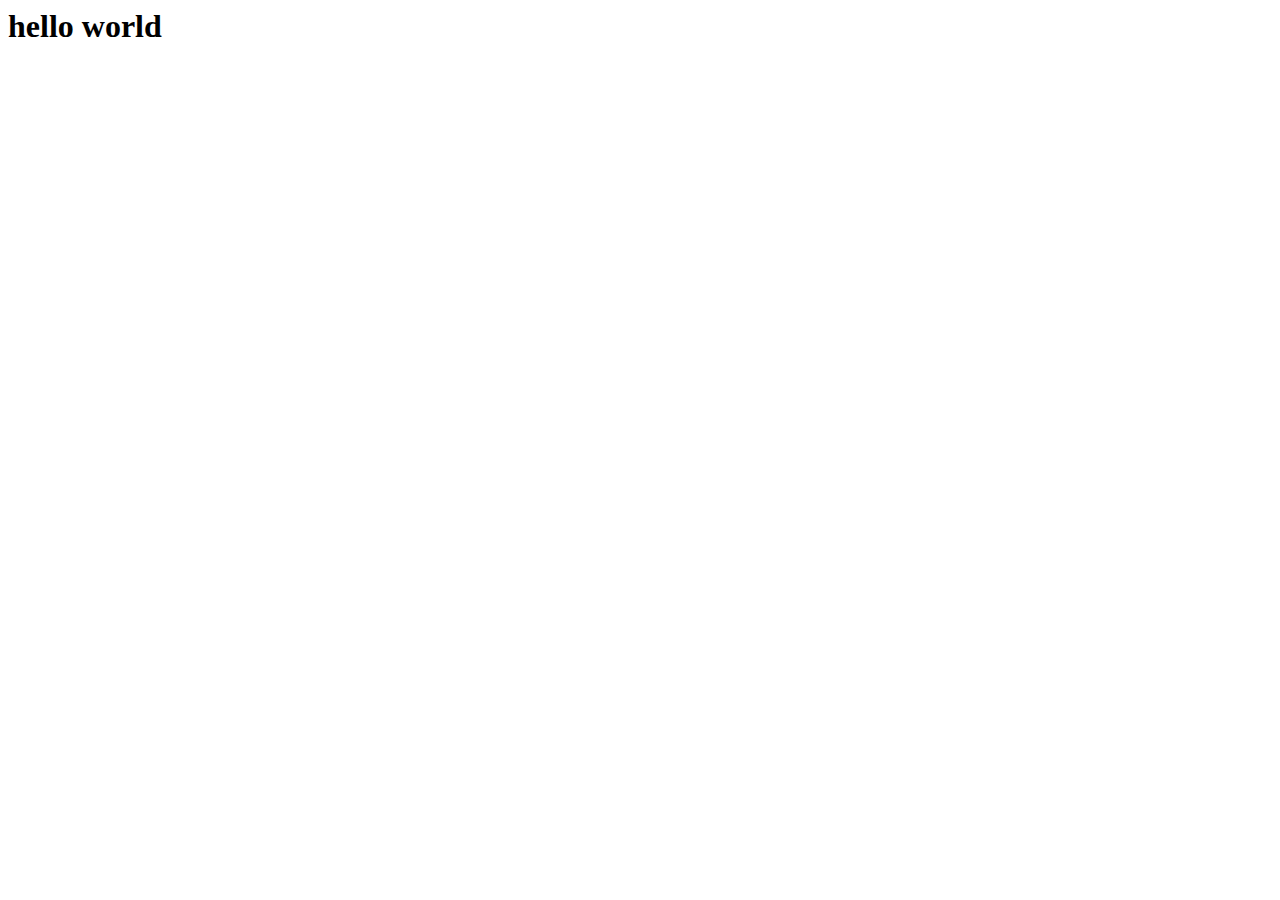
==== index.html @ 3c72343c "intro" ====
<!doctype <!DOCTYPE html>
<html>
<head>
    <meta charset="utf-8" />
    <meta http-equiv="X-UA-Compatible" content="IE=edge">
    <title>hello </title>
    <meta name="viewport" content="width=device-width, initial-scale=1">
    <link rel="stylesheet" type="text/css" media="screen" href="main.css" />
    <script src="main.js"></script>
</head>
<body>
    <h1>hello world</h1>
</body>
</html>
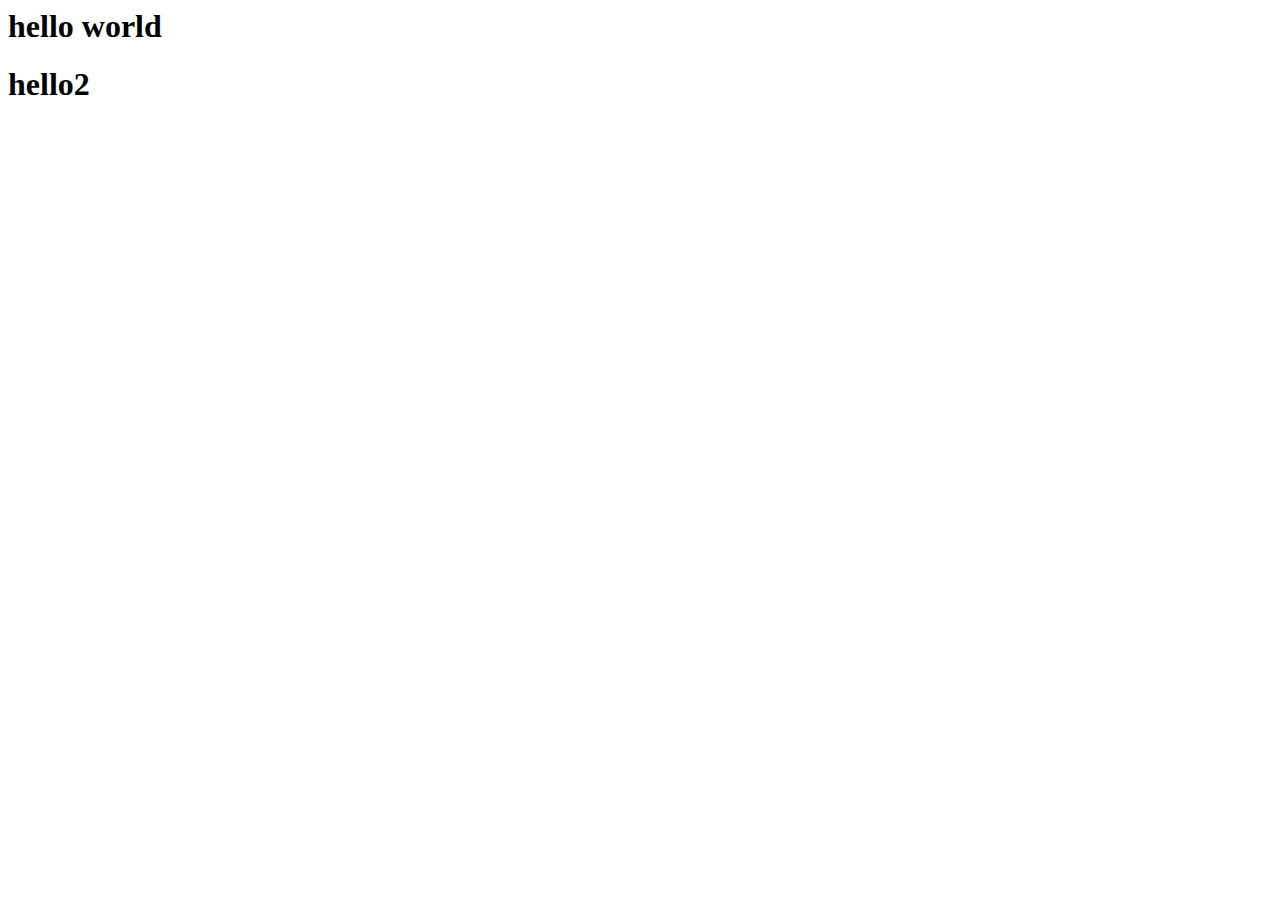
==== commit 12647dc8: "commit" ====
--- a/index.html
+++ b/index.html
@@ -10,5 +10,8 @@
 </head>
 <body>
     <h1>hello world</h1>
+    <h1>hello2
+        
+    </h1>
 </body>
 </html>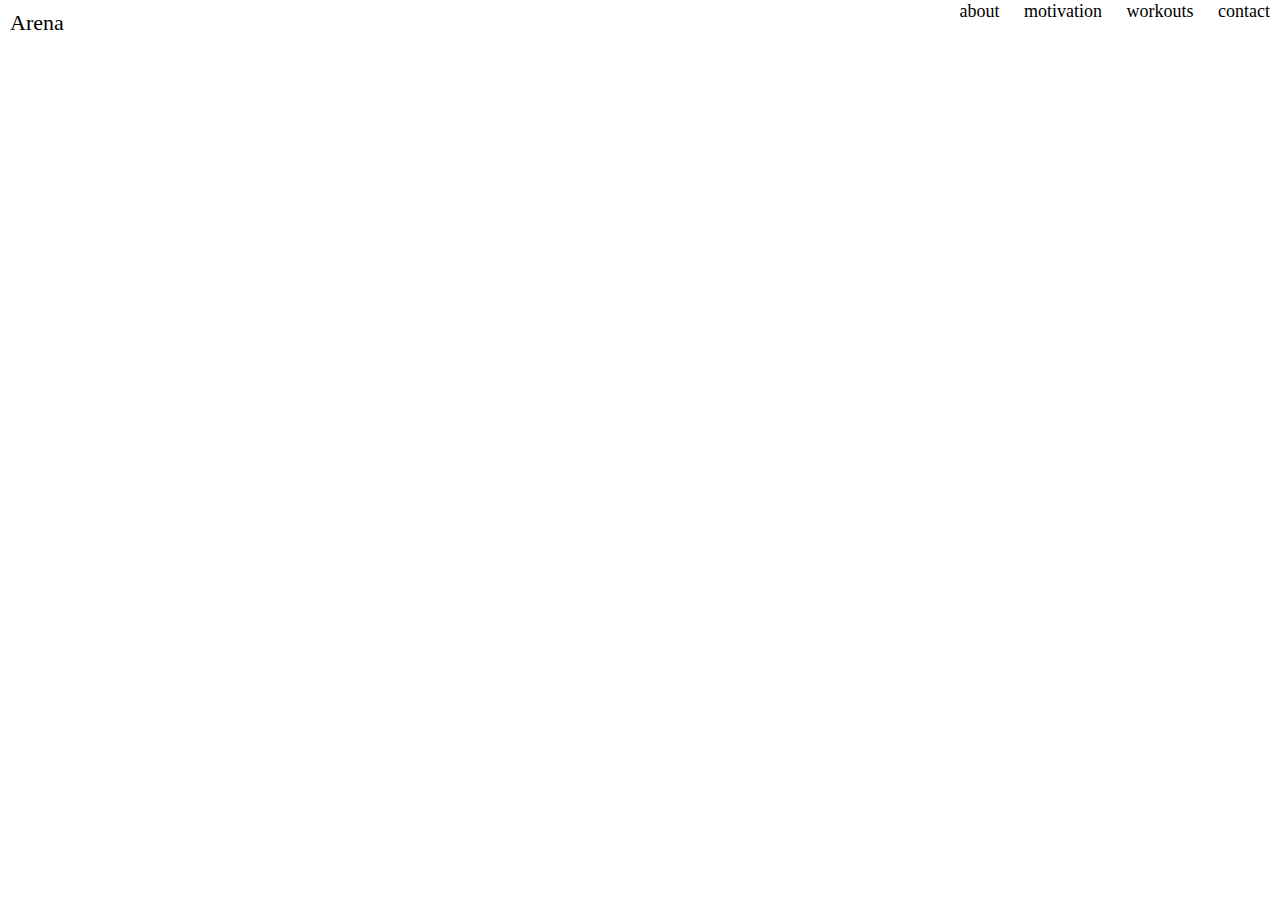
==== commit 52f2451c: "navbar" ====
--- a/index.html
+++ b/index.html
@@ -1,17 +1,43 @@
 <!doctype <!DOCTYPE html>
 <html>
+    <!--
+        
+    -->
 <head>
     <meta charset="utf-8" />
     <meta http-equiv="X-UA-Compatible" content="IE=edge">
-    <title>hello </title>
+    <title>Arena </title>
     <meta name="viewport" content="width=device-width, initial-scale=1">
-    <link rel="stylesheet" type="text/css" media="screen" href="main.css" />
+    <link rel="stylesheet" type="text/css" media="screen" href="style.css" />
     <script src="main.js"></script>
 </head>
 <body>
-    <h1>hello world</h1>
-    <h1>hello2
+    <div class="nav">
+        <input type="checkbox" id="nav-check">
+        <div class="nav-header">
+          <div class="nav-title">
+            Arena
+          </div>
+        </div>
+        <div class="nav-btn">
+          <label for="nav-check">
+            <span></span>
+            <span></span>
+            <span></span>
+          </label>
+        </div>
         
+        <div class="nav-links">
+          <a href="//github.io/jo_geek" target="_blank">about</a>
+          <a href="http://stackoverflow.com/users/4084003/" target="_blank">motivation</a>
+          <a href="https://in.linkedin.com/in/jonesvinothjoseph" target="_blank">workouts</a>
+          <a href="https://codepen.io/jo_Geek/" target="_blank">contact</a>
+         
+        </div>
+      </div>
+
     </h1>
+
+    
 </body>
 </html>--- a/style.css
+++ b/style.css
@@ -0,0 +1,112 @@
+nav{
+    box-sizing: border-box;
+  }
+  
+  body {
+    margin: 0px;
+    font-family: 'segoe ui';
+  }
+  
+  .nav {
+    height: 50px;
+    width: 100%;
+    background-color: white;
+    position: relative;
+  }
+  
+  .nav > .nav-header {
+    display: inline;
+  }
+  
+  .nav > .nav-header > .nav-title {
+    display: inline-block;
+    font-size: 22px;
+    color:black;
+    padding: 10px 10px 10px 10px;
+  }
+  
+  .nav > .nav-btn {
+    display: none;
+  }
+  
+  .nav > .nav-links {
+    display: inline;
+    float: right;
+    font-size: 18px;
+  }
+  
+  .nav > .nav-links > a {
+    padding-top: 10px;
+    padding: 13px 10px 13px 10px;
+    text-decoration: none;
+    color: black;
+    background-color: white(0, 0, 0, 0.3);
+    vertical-align:middle;
+    padding-right: 40px;
+    width: 100%;
+    padding: 10px 10px 10px 10px;
+  }
+  
+  .nav > .nav-links > a:hover {
+    background-color: white(0, 0, 0, 0.3);
+    
+  }
+  
+  .nav > #nav-check {
+    display: none;
+  }
+  
+  @media (max-width:600px) {
+    .nav > .nav-btn {
+      display: inline-block;
+      position: absolute;
+      right: 0px;
+      top: 0px;
+    }
+    .nav > .nav-btn > label {
+      display: inline-block;
+      width: 50px;
+      height: 50px;
+      padding: 13px;
+    }
+    .nav > .nav-btn > label:hover,.nav  #nav-check:checked ~ .nav-btn > label {
+      background-color: rgba(0, 0, 0, 0.3);
+    }
+    .nav > .nav-btn > label > span {
+      display: block;
+      width: 25px;
+      height: 10px;
+      border-top: 2px solid black;
+    }
+    .nav > .nav-links {
+      position: absolute;
+      
+      width: 100%;
+      background-color:black;
+      height: 0px;
+      transition: all 0.3s ease-in;
+      overflow-y: hidden;
+      top: 50px;
+      left: 0px;
+    }
+    .nav > .nav-links > a {
+    
+      width: 100%;
+    }
+    .nav > #nav-check:not(:checked) ~ .nav-links {
+      height: 0px;
+    }
+    .nav > #nav-check:checked ~ .nav-links {
+      height: calc(100vh - 50px);
+      overflow-y: auto;
+    }
+
+    
+
+  }
+
+  foooooooteer
+  
+
+
+
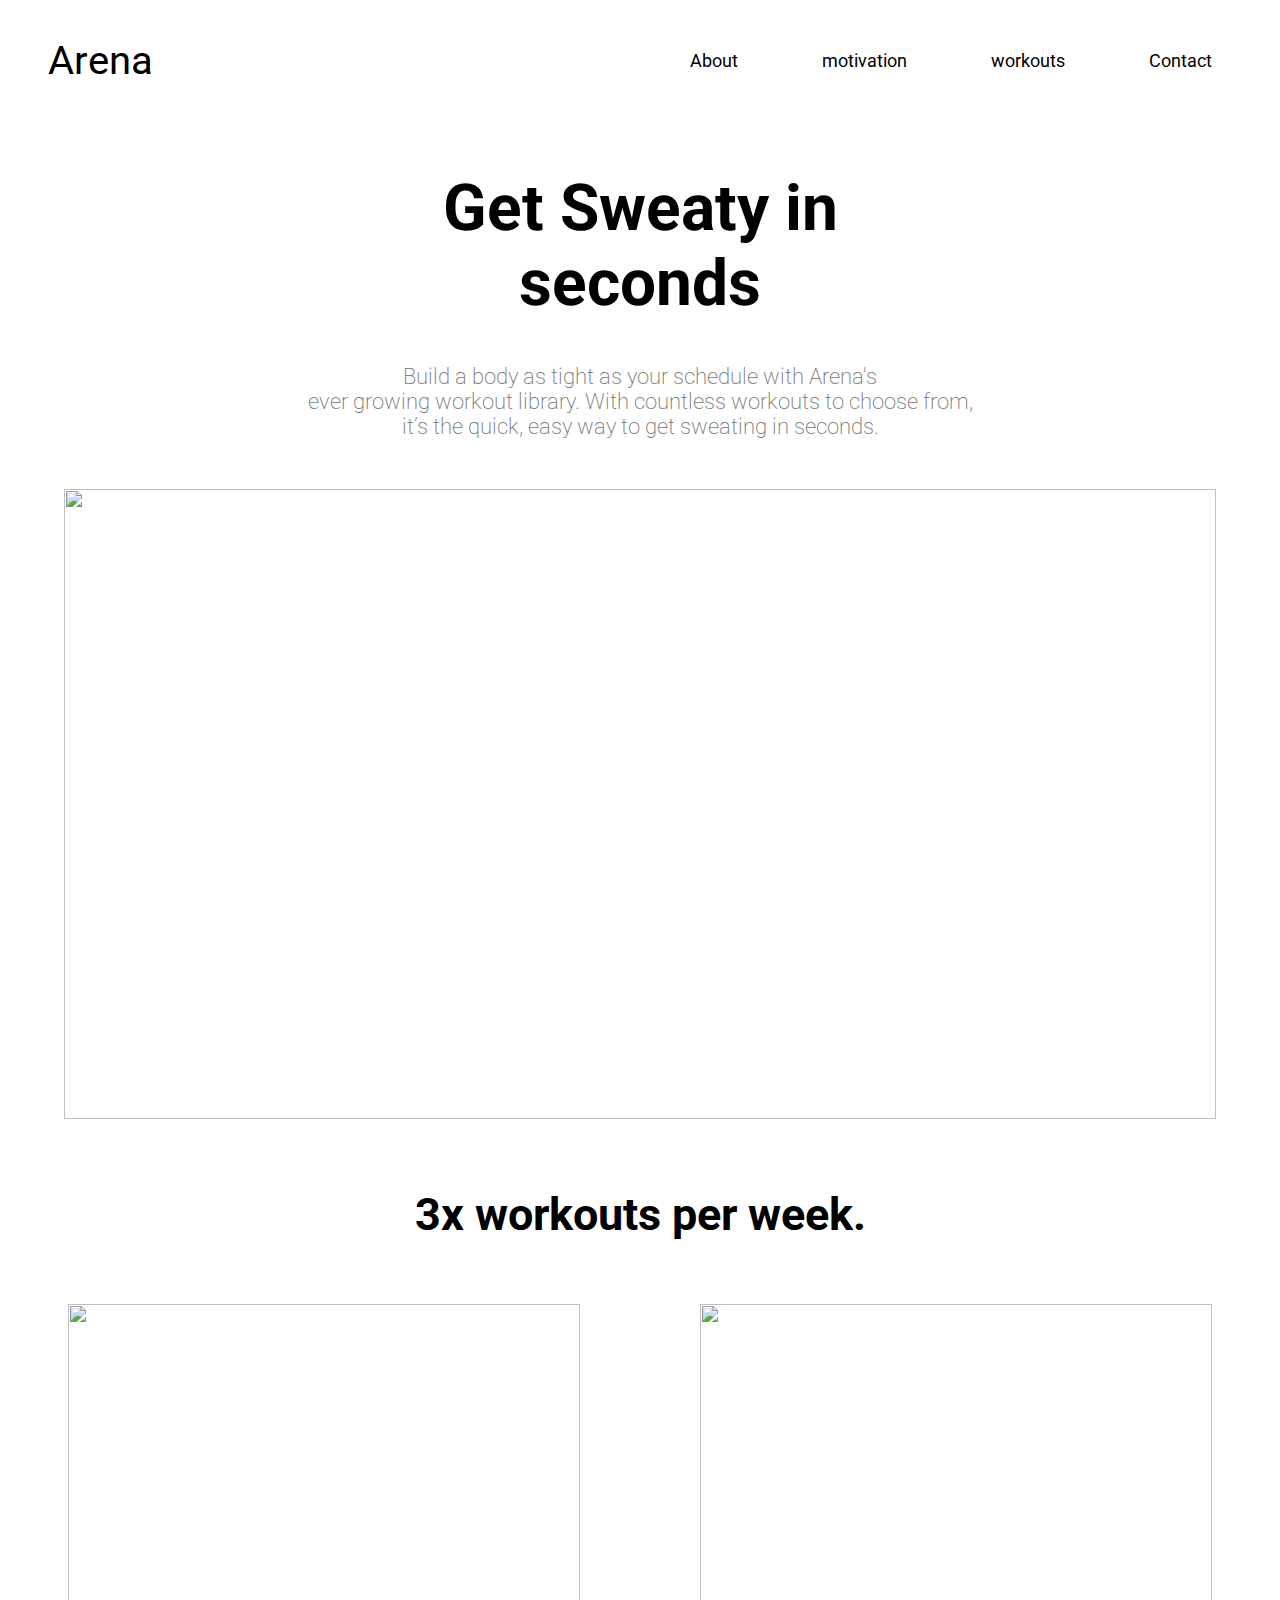
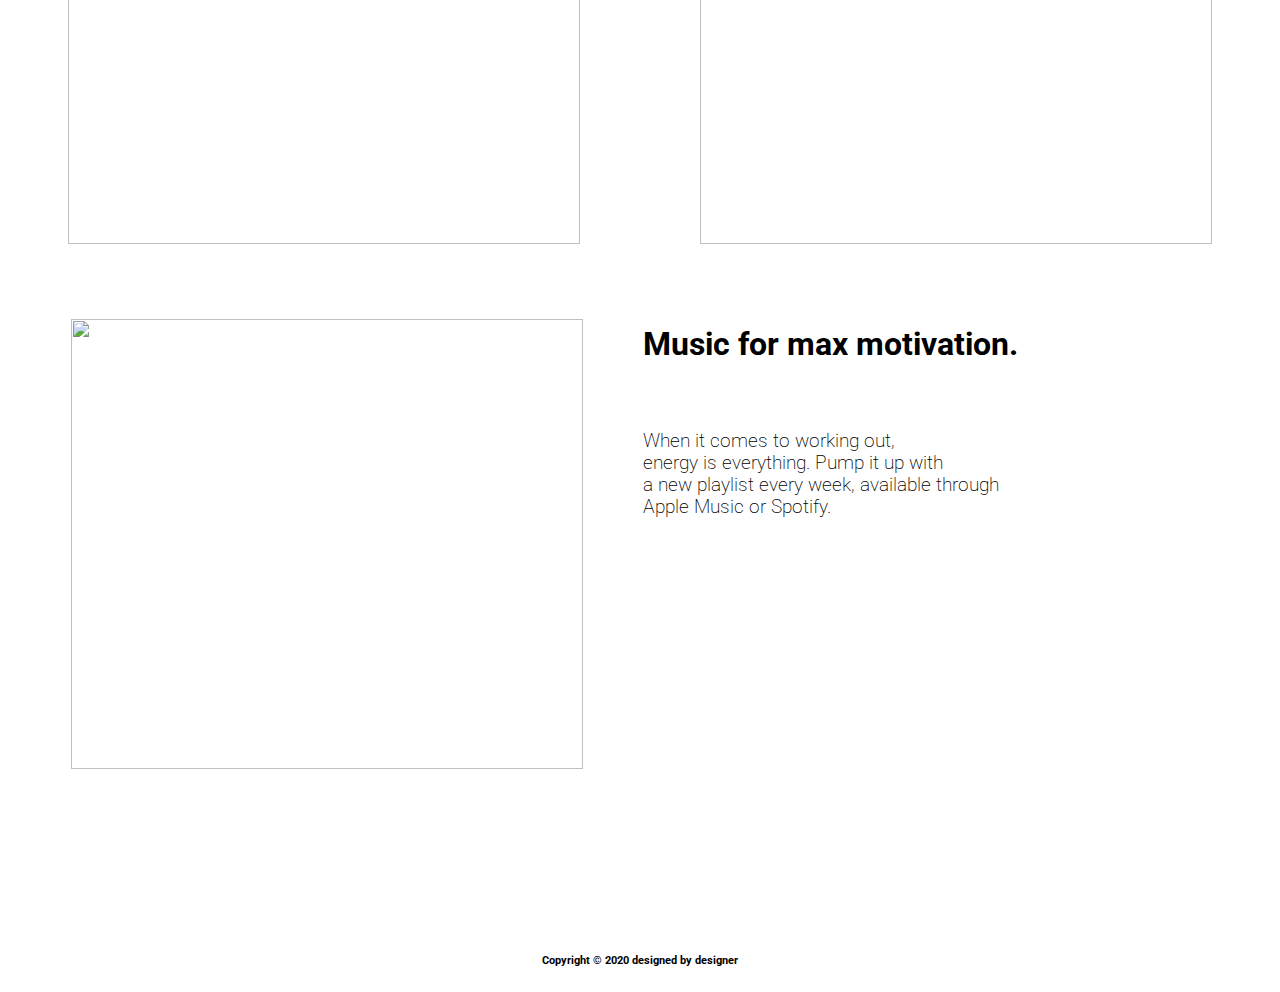
==== commit abb08486: "first commit" ====
--- a/index.html
+++ b/index.html
@@ -1,43 +1,89 @@
 <!doctype <!DOCTYPE html>
 <html>
-    <!--
+<!--
         
     -->
+
 <head>
-    <meta charset="utf-8" />
-    <meta http-equiv="X-UA-Compatible" content="IE=edge">
-    <title>Arena </title>
-    <meta name="viewport" content="width=device-width, initial-scale=1">
-    <link rel="stylesheet" type="text/css" media="screen" href="style.css" />
-    <script src="main.js"></script>
+  <meta charset="utf-8" />
+  <meta http-equiv="X-UA-Compatible" content="IE=edge">
+  <title>Arena </title>
+  <meta name="viewport" content="width=device-width, initial-scale=1">
+  <link rel="stylesheet" type="text/css" media="screen" href="nav.css" />
+  <link rel="stylesheet" type="text/css" media="screen" href="style.css" />
+  <link rel="stylesheet" type="text/css" media="screen" href="footer.css" />
+
+  <script src="main.js"></script>
 </head>
+
 <body>
-    <div class="nav">
-        <input type="checkbox" id="nav-check">
-        <div class="nav-header">
-          <div class="nav-title">
-            Arena
-          </div>
-        </div>
-        <div class="nav-btn">
-          <label for="nav-check">
-            <span></span>
-            <span></span>
-            <span></span>
-          </label>
-        </div>
-        
-        <div class="nav-links">
-          <a href="//github.io/jo_geek" target="_blank">about</a>
-          <a href="http://stackoverflow.com/users/4084003/" target="_blank">motivation</a>
-          <a href="https://in.linkedin.com/in/jonesvinothjoseph" target="_blank">workouts</a>
-          <a href="https://codepen.io/jo_Geek/" target="_blank">contact</a>
-         
-        </div>
+  <!--navbar -->
+  <div class="nav">
+    <div class="nav-header">
+      <div class="nav-title">
+        Arena
       </div>
+    </div>
+    <div class="nav-btn">
+      <label for="nav-check">
+        <span></span>
+        <span></span>
+        <span></span>
+      </label>
+    </div>
 
-    </h1>
+    <div class="nav-links">
+      <a href="index.html" target="_blank">About</a>
+      <a href="" target="_blank">motivation</a>
+      <a href="" target="_blank">workouts</a>
+      <a href="contact.html">Contact</a>
 
+    </div>
+  </div>
+
+  <div class="section1">
+    <h1>Get Sweaty in <br> seconds </h1>
+    <h2 class="section2">Build a body as tight as your schedule with Arena's <br> ever growing workout library.
+      With countless workouts to choose from,
+      <br> it’s the quick, easy way to get sweating in seconds.</h2>
+  </div>
+  <div class="taswira1">
+    <img src="https://static.tildacdn.com/tild3264-3936-4333-b633-313762326663/befree_gif4.gif">
+  </div>
+ <div class="section4">
+  <h2>3x workouts per week.</h2>
+ </div>
+  <div class="section3">
     
+      <img src="https://static.tildacdn.com/tild3264-3936-4333-b633-313762326663/befree_gif4.gif">
+      <img src="https://static.tildacdn.com/tild3264-3936-4333-b633-313762326663/befree_gif4.gif">
+
+ 
+  
+  </div>
+  <div class="section5">
+    <img src="https://static.tildacdn.com/tild3264-3936-4333-b633-313762326663/befree_gif4.gif">
+    <div class="content1">
+      <h1>Music for max motivation.</h1>
+      <h3>When it comes to working out, <br> energy is everything. Pump it up with
+         <br> a new playlist every week, available through <br> Apple Music or Spotify.</h3>
+      </div>
+    </div>
+
+
+<!--footer-->
+
 </body>
+<footer>
+    <section id="footer">
+      <div class="footer-text">
+        <a href="#" class="twitter"></a>
+        <a href="#" class="linkedin"></a>
+        <a href="#" class="facebook"></a>
+        <a href="#" class="skype"></a>
+        <a href="#" class="flickr"></a>
+        <h6 class="m-0 mt-4 text-center text-white text-capitalize">Copyright &copy; 2020 designed by designer</h6>
+      </div>
+    </section>
+  </footer>
 </html>--- a/nav.css
+++ b/nav.css
@@ -0,0 +1,52 @@
+.nav {
+    height: 50px;
+    width: 100%;
+    background-color: white;
+    position: relative;
+    font-family: 'Roboto' ;
+  padding-top: 20px;  }
+  
+  .nav > .nav-header {
+    display: inline;
+  }
+  
+  .nav > .nav-header > .nav-title {
+    display: inline-block;
+    font-size: 40px;
+    color:black;
+    padding: 9px;
+    padding-left: 40px;
+  }
+  
+  .nav > .nav-btn {
+    display: none;
+  }
+  
+  .nav > .nav-links {
+    display: inline;
+    float: right;
+    font-size: 18px;
+    padding: 20px;
+
+  }
+  
+  .nav > .nav-links > a {
+   
+    text-decoration: none;
+    color: black;
+    background-color: white(0, 0, 0, 0.3);
+    vertical-align:middle;
+    padding-right: 40px;
+    width: 100%;
+    padding-left: 40px;
+  }
+  
+  .nav > .nav-links > a:hover {
+    background-color: white(0, 0, 0, 0.3);
+    
+  }
+  
+  .nav > #nav-check {
+    display: none;
+  }
+  --- a/style.css
+++ b/style.css
@@ -1,61 +1,102 @@
-nav{
-    box-sizing: border-box;
+@import url('https://fonts.googleapis.com/css2?family=Roboto:wght@700&display=swap');
+  body{
+    font-family: 'Roboto' ;
   }
+  .section1{
+    text-align: center;
+    padding-top: 50px;
+    font-size: 32px;
+  }
+  .section2{
+    text-align: center;
+    padding-top: 0px;
+    font-size: 22px;
+    color: #747474;
+    font-weight: 200;
+  }
+  .taswira1{
+    display: flex;
+    place-content: center;
+    padding: 2rem
+  }
+   
+  .taswira1 > img{
+    height: 70vh ;
+    width: 90vw;
+  }
+
+  .section3{
   
-  body {
-    margin: 0px;
-    font-family: 'segoe ui';
+    display: flex;
+    flex-direction: row;
+    padding: 15px 0;
+    justify-content: space-around;
+    align-items: center;
+    align-content: center;
   }
-  
-  .nav {
-    height: 50px;
-    width: 100%;
-    background-color: white;
-    position: relative;
+  .section3 > img{
+    width: 40vw;
+    height: 60vh ;
   }
-  
-  .nav > .nav-header {
-    display: inline;
-  }
-  
-  .nav > .nav-header > .nav-title {
-    display: inline-block;
-    font-size: 22px;
-    color:black;
-    padding: 10px 10px 10px 10px;
-  }
-  
-  .nav > .nav-btn {
-    display: none;
-  }
-  
-  .nav > .nav-links {
-    display: inline;
-    float: right;
-    font-size: 18px;
-  }
-  
-  .nav > .nav-links > a {
-    padding-top: 10px;
-    padding: 13px 10px 13px 10px;
-    text-decoration: none;
-    color: black;
-    background-color: white(0, 0, 0, 0.3);
-    vertical-align:middle;
-    padding-right: 40px;
-    width: 100%;
-    padding: 10px 10px 10px 10px;
-  }
-  
-  .nav > .nav-links > a:hover {
-    background-color: white(0, 0, 0, 0.3);
+   .section4{
+     text-align: center;
+     
+     padding-bottom: 10px;
+     font-size: 30px;
+     color: black;
+   }
+
+
+   .section5{
+    display: flex;
+    flex-direction: row;
+    flex-wrap: nowrap;
     
   }
+  .section5 > img{
+    width: 40vw;
+    height: 50vh;
+    margin-left: 65px;
+    padding-top: 60px;
+    margin-left: 5%;
+    
   
-  .nav > #nav-check {
-    display: none;
   }
-  
+
+  .section5 > .content1 >  h3
+  {
+    padding-top: 45px;
+    padding-left: 60px;
+    font-weight: 200
+  }
+  .section5 > .content1 >  h1
+  {
+    padding-top: 45px;
+    padding-left: 60px;
+    
+  }
+
+
+ .form{
+   width: 60%;
+   margin: 0 auto;
+   position: relative;
+   display: block
+
+ }
+
+  input{
+    border: 0;
+    width:80%;
+    border-bottom: 1px solid black;
+    padding: 10px
+  }
+
+  input:focus{
+    border-bottom: 1px solid black;
+    outline:0
+  }
+
   @media (max-width:600px) {
     .nav > .nav-btn {
       display: inline-block;
@@ -105,7 +146,7 @@
 
   }
 
-  foooooooteer
+
   
 
 
--- a/footer.css
+++ b/footer.css
@@ -0,0 +1,55 @@
+#footer .twitter{
+    background-image: url(http://manstyle.coralixthemes.com/dark/img/dark/icons/footer-icons.png);
+    background-repeat: no-repeat;
+    background-position: 0 0;
+    } 
+    #footer .linkedin{
+    background-image: url(http://manstyle.coralixthemes.com/dark/img/dark/icons/footer-icons.png);
+    background-repeat: no-repeat;
+    background-position: -78px 0;
+    }   
+    #footer .facebook{
+    background-image: url(http://manstyle.coralixthemes.com/dark/img/dark/icons/footer-icons.png);
+    background-repeat: no-repeat;
+    background-position: -233px 0;
+    }    
+    #footer .skype{
+    background-image: url(http://manstyle.coralixthemes.com/dark/img/dark/icons/footer-icons.png);
+    background-repeat: no-repeat;
+    background-position: -156px 0;
+    }    
+    #footer .flickr{
+    background-image: url(http://manstyle.coralixthemes.com/dark/img/dark/icons/footer-icons.png);
+    background-repeat: no-repeat;
+    background-position: -310px 0;
+    }    
+    #footer a{
+    height: 56px;
+    width: 56px;
+    display: inline-block;
+    margin: 10px;
+    }                                 
+    #footer a:hover{
+    transition: all 0.3s ease-out;
+    -webkit-transition: all 0.3s ease-out;
+    }   
+    #footer .twitter:hover {
+    background-position: 0 -56px;
+    }
+    #footer .facebook:hover {
+    background-position:-233px -56px;
+    }
+    #footer .skype:hover {
+    background-position: -156px -56px;
+    }
+    #footer .linkedin:hover {
+    background-position: -78px -56px;
+    }
+    #footer .flickr:hover {
+    background-position: -310px -56px;
+    }
+    
+    footer{
+        padding-top:5rem; 
+        text-align: center
+    }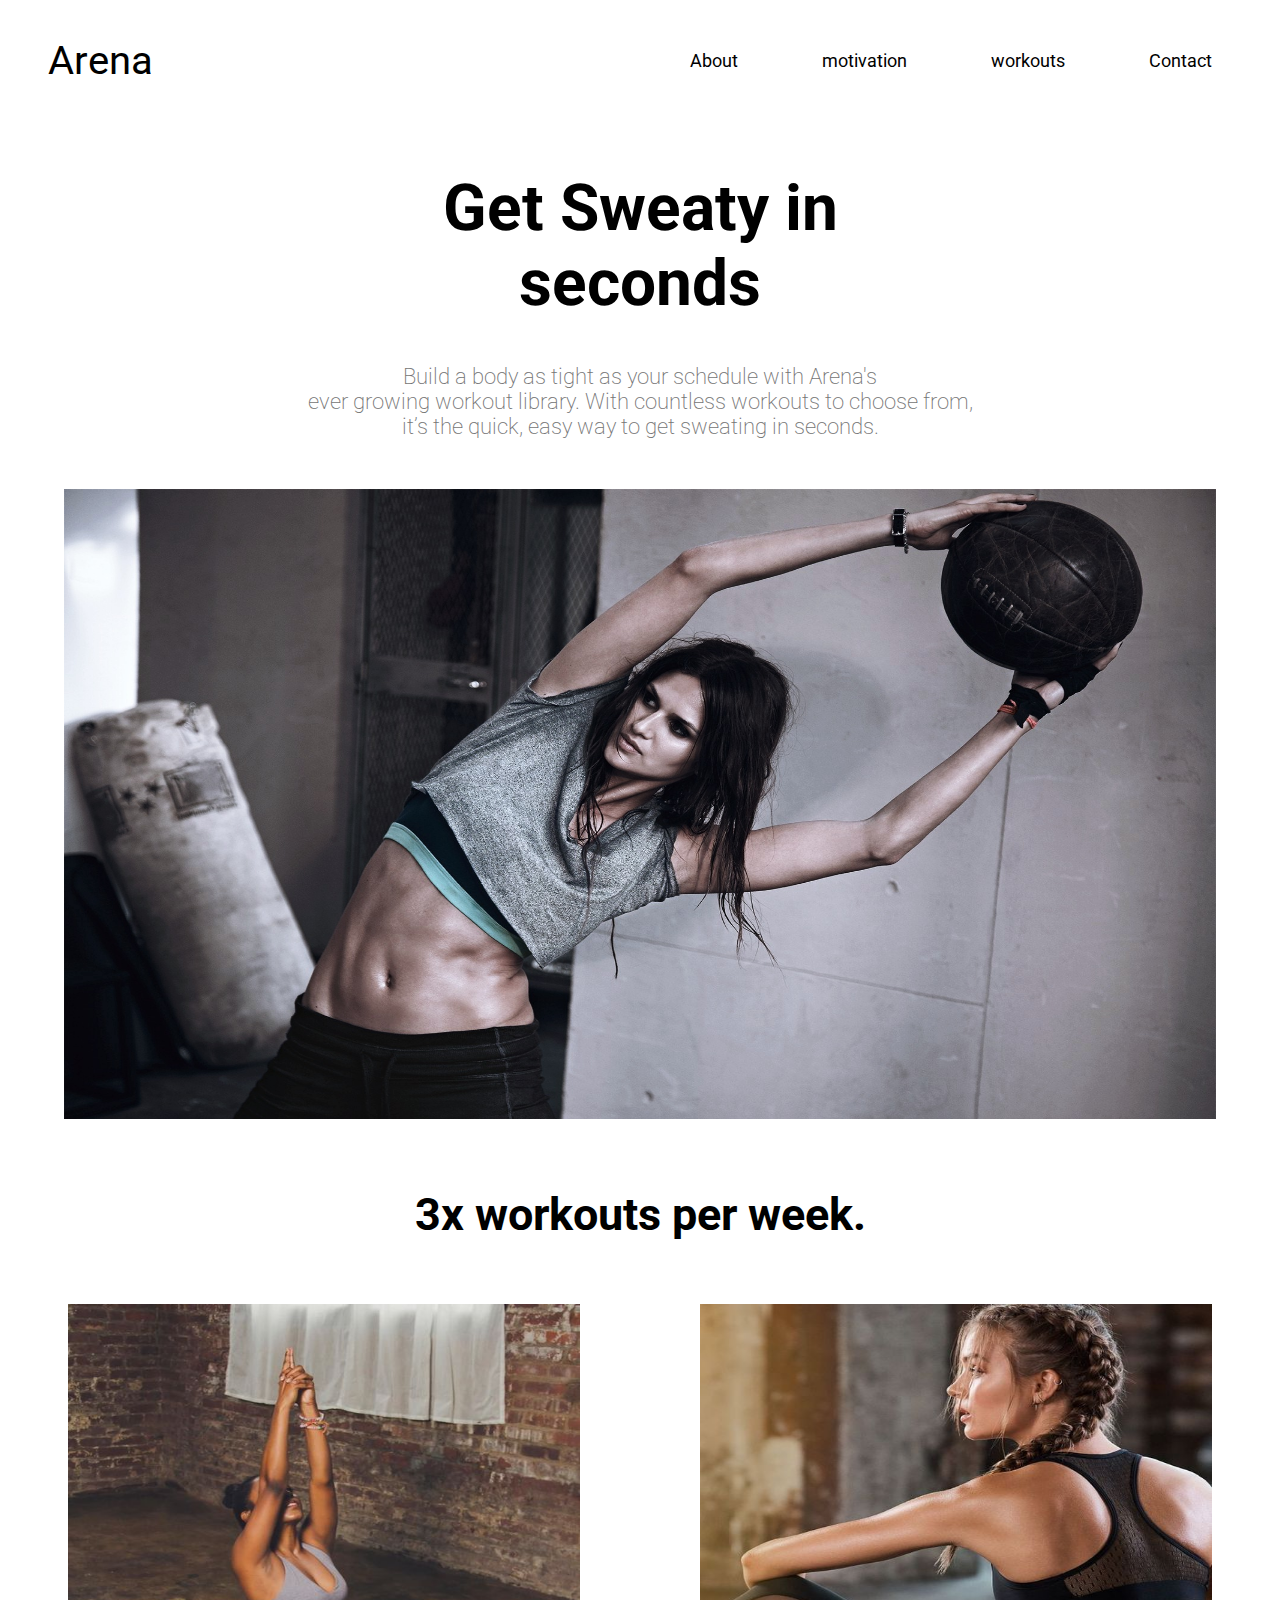
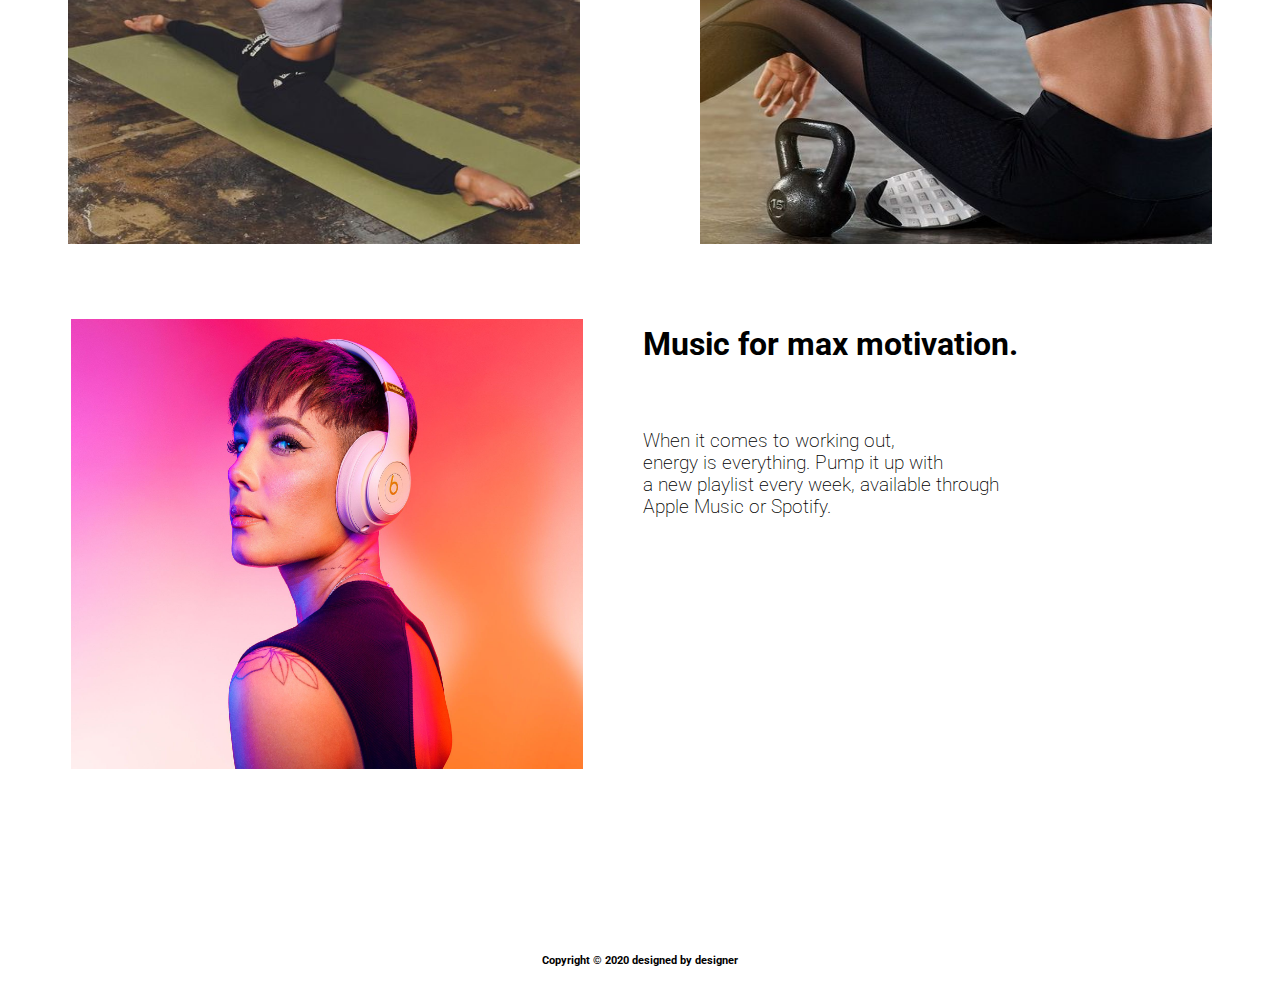
==== commit 5d19cff8: "commit" ====
--- a/index.html
+++ b/index.html
@@ -48,21 +48,21 @@
       <br> it’s the quick, easy way to get sweating in seconds.</h2>
   </div>
   <div class="taswira1">
-    <img src="https://static.tildacdn.com/tild3264-3936-4333-b633-313762326663/befree_gif4.gif">
+    <img src="pic7.jpg">
   </div>
  <div class="section4">
   <h2>3x workouts per week.</h2>
  </div>
   <div class="section3">
     
-      <img src="https://static.tildacdn.com/tild3264-3936-4333-b633-313762326663/befree_gif4.gif">
-      <img src="https://static.tildacdn.com/tild3264-3936-4333-b633-313762326663/befree_gif4.gif">
+      <img src="pic9.jpg">
+      <img src="pic3.jpg">
 
  
   
   </div>
   <div class="section5">
-    <img src="https://static.tildacdn.com/tild3264-3936-4333-b633-313762326663/befree_gif4.gif">
+    <img src="mus.jpg">
     <div class="content1">
       <h1>Music for max motivation.</h1>
       <h3>When it comes to working out, <br> energy is everything. Pump it up with
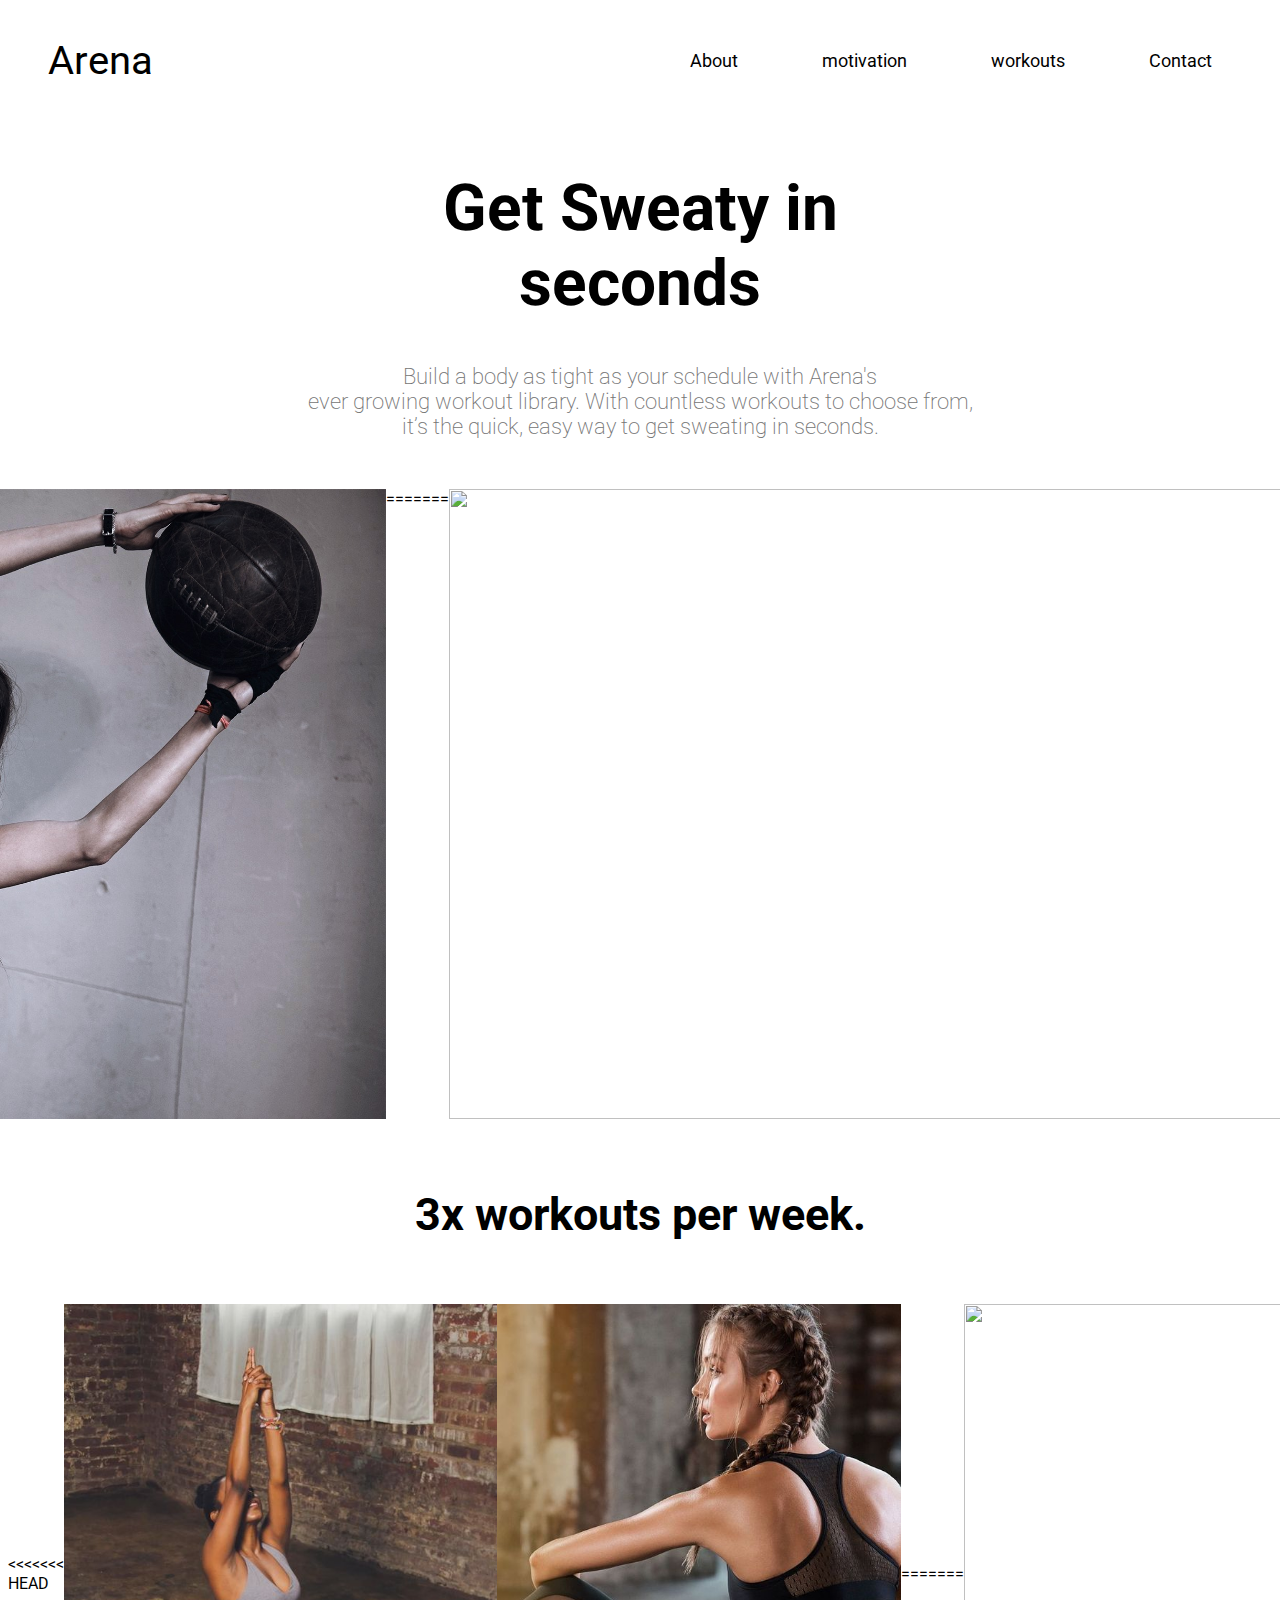
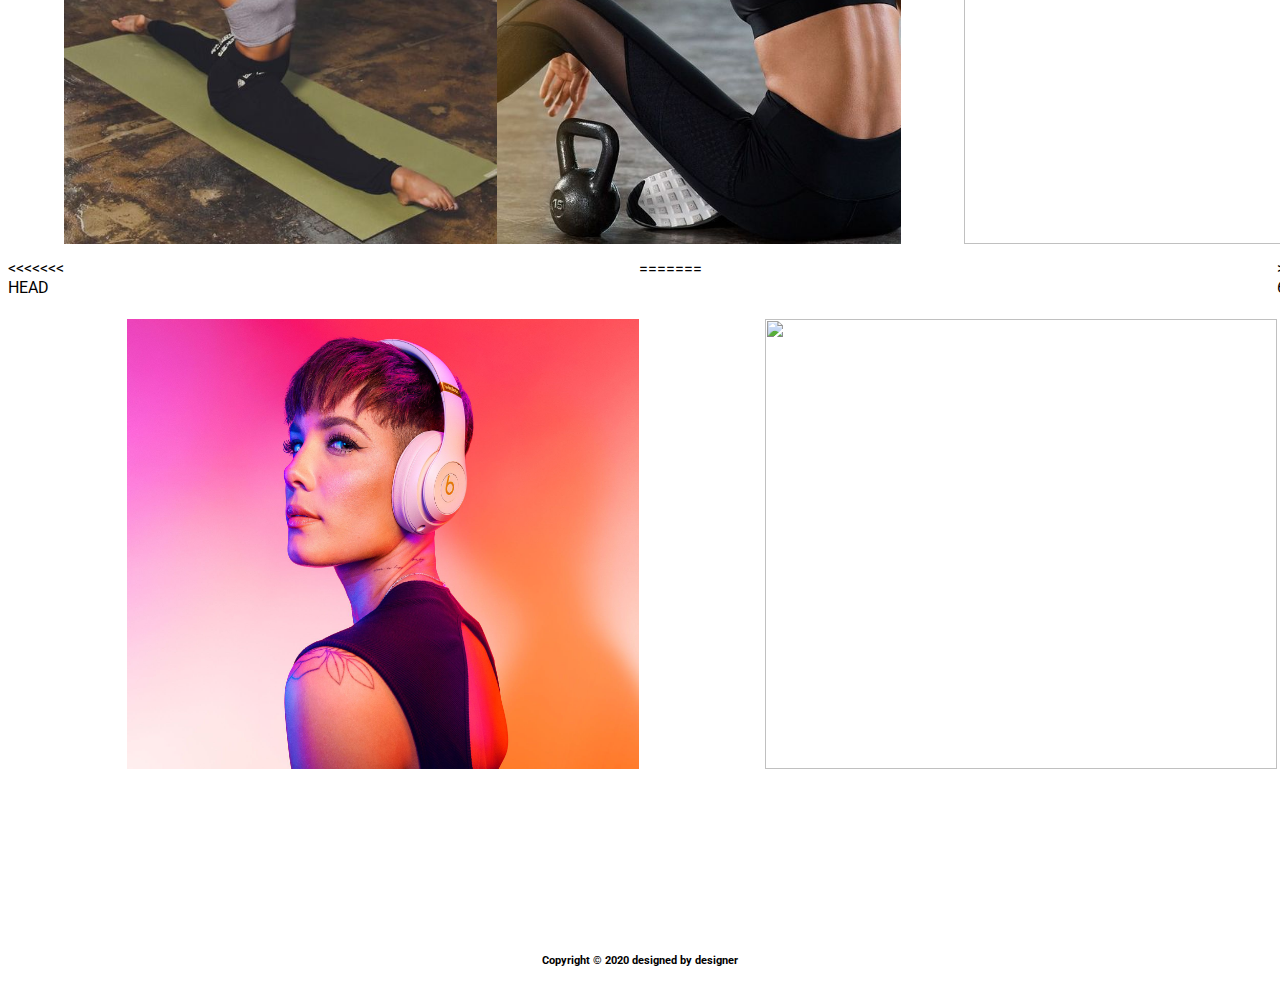
==== commit ed744135: "commiit" ====
--- a/index.html
+++ b/index.html
@@ -48,21 +48,34 @@
       <br> it’s the quick, easy way to get sweating in seconds.</h2>
   </div>
   <div class="taswira1">
+<<<<<<< HEAD
     <img src="pic7.jpg">
+=======
+    <img src="https://static.tildacdn.com/tild3264-3936-4333-b633-313762326663/befree_gif4.gif">
+>>>>>>> 640283de90db307ba52b00c68a23c76b8a83a869
   </div>
  <div class="section4">
   <h2>3x workouts per week.</h2>
  </div>
   <div class="section3">
     
+<<<<<<< HEAD
       <img src="pic9.jpg">
       <img src="pic3.jpg">
+=======
+      <img src="https://static.tildacdn.com/tild3264-3936-4333-b633-313762326663/befree_gif4.gif">
+      <img src="https://static.tildacdn.com/tild3264-3936-4333-b633-313762326663/befree_gif4.gif">
+>>>>>>> 640283de90db307ba52b00c68a23c76b8a83a869
 
  
   
   </div>
   <div class="section5">
+<<<<<<< HEAD
     <img src="mus.jpg">
+=======
+    <img src="https://static.tildacdn.com/tild3264-3936-4333-b633-313762326663/befree_gif4.gif">
+>>>>>>> 640283de90db307ba52b00c68a23c76b8a83a869
     <div class="content1">
       <h1>Music for max motivation.</h1>
       <h3>When it comes to working out, <br> energy is everything. Pump it up with
